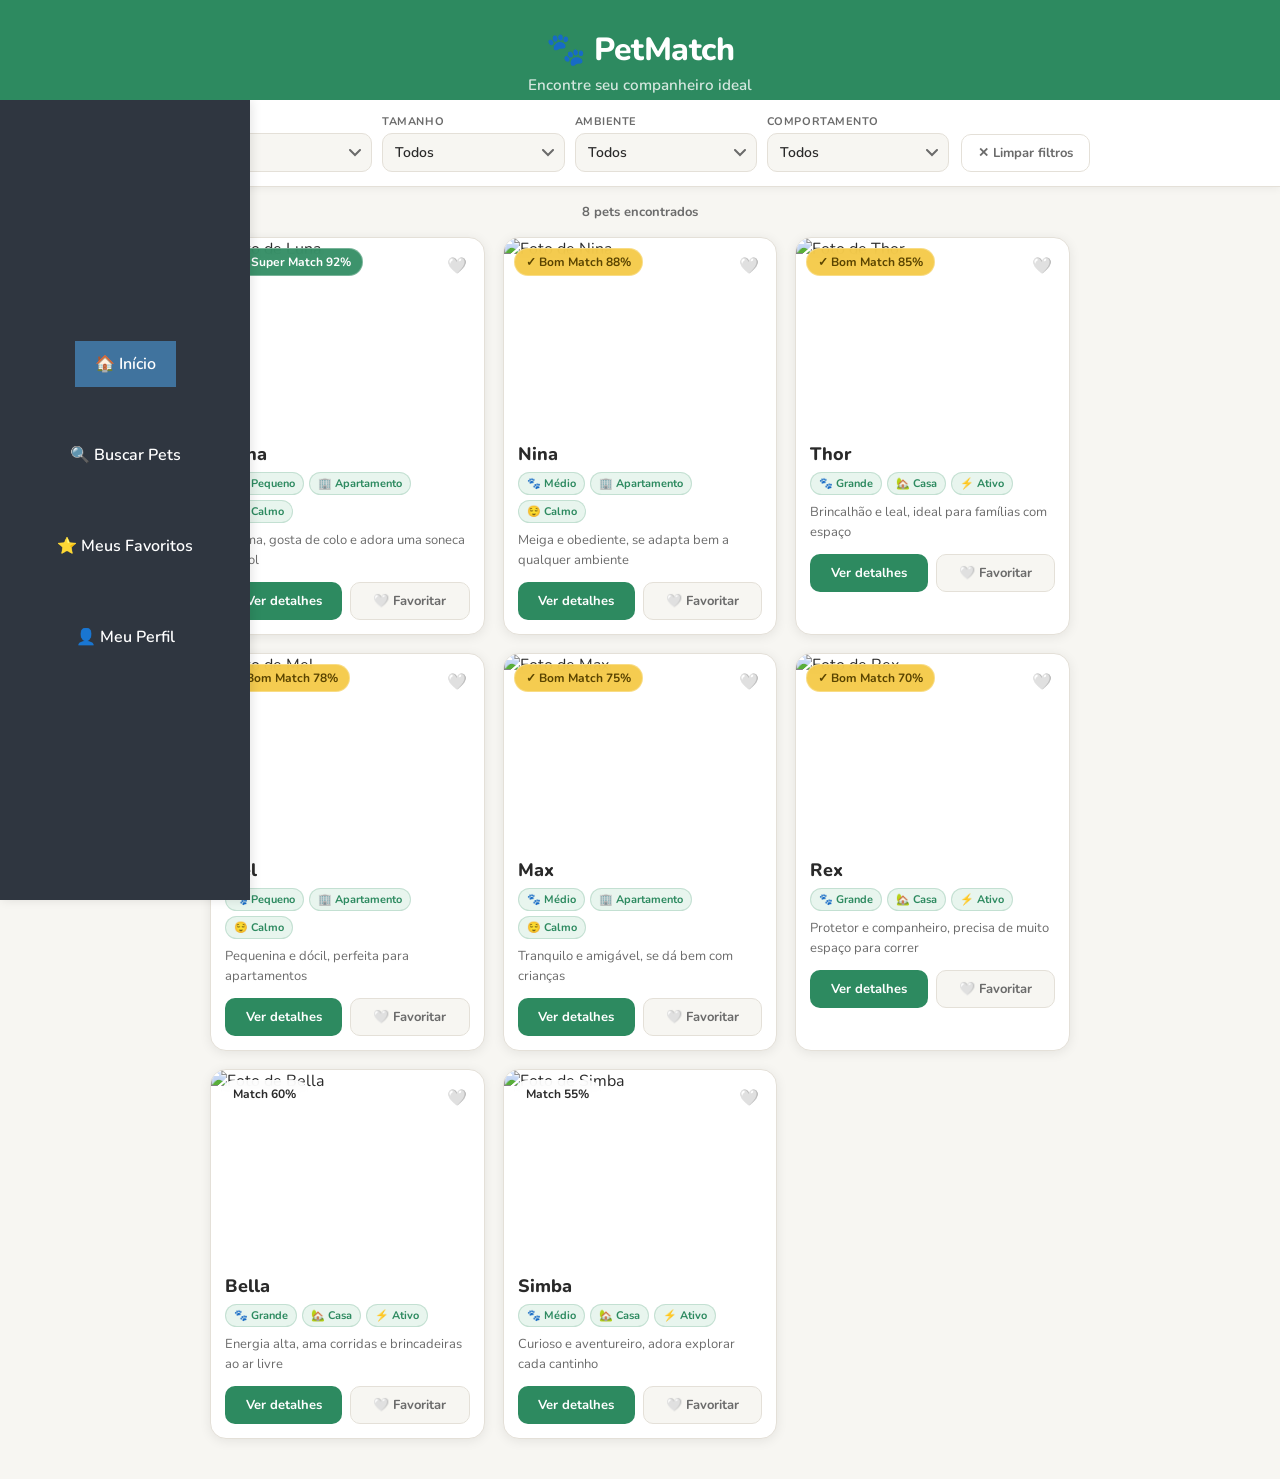
==== cristian/index.html @ 4b7ed32c "versao cristian" ====
<!DOCTYPE html>
<html lang="pt-BR">
<head>
  <meta charset="UTF-8">
  <meta name="viewport" content="width=device-width, initial-scale=1.0">
  <title>PetMatch</title>
  <link rel="stylesheet" href="styles.css">
  <link href="https://fonts.googleapis.com/css2?family=Nunito:wght@400;600;700;800&display=swap" rel="stylesheet">
</head>
<body>

<header>
  <div class="header-inner">
    <h1>🐾 PetMatch</h1>
    <p class="header-sub">Encontre seu companheiro ideal</p>
  </div>
</header>

<!-- BOTÃO PARA ABRIR MENU -->
<button class="menu-toggle" id="menuToggle">☰</button>

<!-- MENU LATERAL -->
<nav class="sidebar" id="sidebar">
  <ul class="sidebar-menu">
    <li><a href="#" class="active">🏠 Início</a></li>
    <li><a href="#">🔍 Buscar Pets</a></li>
    <li><a href="#">⭐ Meus Favoritos</a></li>
    <li><a href="#">👤 Meu Perfil</a></li>
  </ul>
</nav>

<!-- FILTROS -->
<section class="filtros">
  <div class="filtros-inner">
    <div class="filtros-selects">

      <div class="select-wrap">
        <label for="tipoFiltro">Tipo</label>
        <select id="tipoFiltro" aria-label="Filtrar por tipo de animal">
          <option value="todos">Todos</option>
          <option value="cao">Cães</option>
          <option value="gato">Gatos</option>
          <option value="silvestre">Silvestre</option>
        </select>
      </div>

      <div class="select-wrap">
        <label for="tamanhoFiltro">Tamanho</label>
        <select id="tamanhoFiltro" aria-label="Filtrar por tamanho">
          <option value="todos">Todos</option>
          <option value="pequeno">Pequeno</option>
          <option value="medio">Médio</option>
          <option value="grande">Grande</option>
        </select>
      </div>

      <div class="select-wrap">
        <label for="ambienteFiltro">Ambiente</label>
        <select id="ambienteFiltro" aria-label="Filtrar por ambiente">
          <option value="todos">Todos</option>
          <option value="apartamento">Apartamento</option>
          <option value="casa">Casa</option>
        </select>
      </div>

      <div class="select-wrap">
        <label for="comportamentoFiltro">Comportamento</label>
        <select id="comportamentoFiltro" aria-label="Filtrar por comportamento">
          <option value="todos">Todos</option>
          <option value="calmo">Calmo</option>
          <option value="ativo">Ativo</option>
        </select>
      </div>

    </div>
    <button id="btnLimpar" class="btn-limpar">✕ Limpar filtros</button>
  </div>
</section>

<!-- CONTADOR -->
<div class="resultados-info" id="resultadosInfo"></div>

<!-- GALERIA -->
<section class="galeria" id="galeria"></section>

<!-- MODAL DE DETALHES -->
<div class="modal-overlay" id="modalOverlay" role="dialog" aria-modal="true" aria-labelledby="modalNome">
  <div class="modal">
    <button class="modal-fechar" id="modalFechar" aria-label="Fechar">✕</button>
    <img id="modalImg" src="" alt="">
    <div class="modal-body">
      <div class="modal-match-badge" id="modalMatch"></div>
      <h2 id="modalNome"></h2>
      <p id="modalCaracteristicas" class="modal-carac"></p>
      <div class="modal-tags" id="modalTags"></div>
      <button class="btn-adotar" id="modalAdotar">💚 Quero adotar</button>
    </div>
  </div>
</div>

<!-- TOAST -->
<div class="toast" id="toast"></div>

<script src="script.js"></script>
</body>
</html>
---- cristian/styles.css ----
@import url('https://fonts.googleapis.com/css2?family=Nunito:wght@400;600;700;800&display=swap');

*, *::before, *::after { box-sizing: border-box; margin: 0; padding: 0; }

:root {
  --verde:      #2d8a60;
  --verde-claro:#e8f5ee;
  --laranja:    #e8723a;
  --amarelo:    #f5c842;
  --cinza-bg:   #f7f6f2;
  --cinza-card: #ffffff;
  --texto:      #2a2a2a;
  --texto-sub:  #6b6b6b;
  --borda:      #e4e0d8;
  --radius-card:16px;
  --radius-btn: 10px;
  --sombra:     0 2px 12px rgba(0,0,0,0.08);
}

body {
  padding-top: 100px;
  display: grid;
  grid-template-columns: 250px 1 fr;
  font-family: 'Nunito', sans-serif;
  background: var(--cinza-bg);
  color: var(--texto);
  min-height: 100vh;
}

/* HEADER */
header {
  position: fixed;
  top: 0;
  left: 0;
  width: 100%;
  height: 100px;
  z-index: 9999;
  background: var(--verde);
  padding: 28px 20px 24px;
  text-align: center;
}

.header-inner h1 {
  font-size: 2rem;
  font-weight: 800;
  color: #fff;
  letter-spacing: -0.5px;
}

.header-sub {
  font-size: 0.95rem;
  color: rgba(255,255,255,0.8);
  margin-top: 4px;
  font-weight: 600;
}

/* FILTROS */
.filtros {
  background: #fff;
  border-bottom: 1px solid var(--borda);
  padding: 14px 20px;
  position: sticky;
  top: 100px;
  z-index: 900;
  box-shadow: 0 2px 8px rgba(0,0,0,0.05);
}

.filtros-inner {
  max-width: 900px;
  margin: 0 auto;
  display: flex;
  align-items: flex-end;
  gap: 12px;
  flex-wrap: wrap;
}

.filtros-selects {
  display: flex;
  gap: 10px;
  flex-wrap: wrap;
  flex: 1;
}

.select-wrap {
  display: flex;
  flex-direction: column;
  gap: 4px;
  flex: 1;
  min-width: 110px;
}

.select-wrap label {
  font-size: 11px;
  font-weight: 700;
  color: var(--texto-sub);
  text-transform: uppercase;
  letter-spacing: 0.05em;
}

select {
  padding: 9px 12px;
  border-radius: var(--radius-btn);
  border: 1.5px solid var(--borda);
  background: var(--cinza-bg);
  font-family: 'Nunito', sans-serif;
  font-size: 14px;
  font-weight: 600;
  color: var(--texto);
  cursor: pointer;
  appearance: none;
  background-image: url("data:image/svg+xml,%3Csvg xmlns='http://www.w3.org/2000/svg' width='12' height='8' viewBox='0 0 12 8'%3E%3Cpath d='M1 1l5 5 5-5' stroke='%236b6b6b' stroke-width='2' fill='none' stroke-linecap='round'/%3E%3C/svg%3E");
  background-repeat: no-repeat;
  background-position: right 10px center;
  padding-right: 30px;
  transition: border-color 0.15s, box-shadow 0.15s;
}

select:focus {
  outline: none;
  border-color: var(--verde);
  box-shadow: 0 0 0 3px rgba(45,138,96,0.15);
}

.btn-limpar {
  padding: 9px 16px;
  border-radius: var(--radius-btn);
  border: 1.5px solid var(--borda);
  background: #fff;
  font-family: 'Nunito', sans-serif;
  font-size: 13px;
  font-weight: 700;
  color: var(--texto-sub);
  cursor: pointer;
  white-space: nowrap;
  transition: background 0.15s, border-color 0.15s, color 0.15s;
  align-self: flex-end;
}

.btn-limpar:hover {
  background: #fdf0eb;
  border-color: var(--laranja);
  color: var(--laranja);
}

/* CONTADOR */
.resultados-info {
  max-width: 900px;
  margin: 16px auto 0;
  padding: 0 20px;
  font-size: 13px;
  font-weight: 700;
  color: var(--texto-sub);
}

/* GALERIA */
.galeria {
  display: grid;
  grid-template-columns: repeat(auto-fill, minmax(260px, 1fr));
  gap: 18px;
  padding: 16px 20px 40px;
  max-width: 900px;
  margin: 0 auto;
}

/* CARD */
.card {
  background: var(--cinza-card);
  border-radius: var(--radius-card);
  overflow: hidden;
  box-shadow: var(--sombra);
  border: 1px solid var(--borda);
  transition: transform 0.18s, box-shadow 0.18s;
}

.card:hover {
  transform: translateY(-3px);
  box-shadow: 0 8px 24px rgba(0,0,0,0.12);
}

/* Imagem */
.card-img-wrap {
  position: relative;
  overflow: hidden;
}

.card-img-wrap img {
  width: 100%;
  height: 190px;
  object-fit: cover;
  display: block;
  transition: transform 0.3s;
}

.card:hover .card-img-wrap img {
  transform: scale(1.04);
}

/* Badge de match */
.match-badge {
  position: absolute;
  top: 10px;
  left: 10px;
  padding: 5px 11px;
  border-radius: 20px;
  font-size: 12px;
  font-weight: 700;
  backdrop-filter: blur(6px);
  border: 1px solid rgba(255,255,255,0.3);
}

.match-badge.super  { background: rgba(45,138,96,0.92); color: #fff; }
.match-badge.bom    { background: rgba(245,200,66,0.92); color: #5a4400; }
.match-badge.padrao { background: rgba(255,255,255,0.88); color: var(--texto); }

/* Botão favoritar flutuante */
.btn-fav {
  position: absolute;
  top: 10px;
  right: 10px;
  width: 34px;
  height: 34px;
  border-radius: 50%;
  border: none;
  background: rgba(255,255,255,0.88);
  font-size: 16px;
  cursor: pointer;
  display: flex;
  align-items: center;
  justify-content: center;
  transition: transform 0.15s, background 0.15s;
  backdrop-filter: blur(4px);
}

.btn-fav:hover { transform: scale(1.15); }
.btn-fav.favoritado { background: #ffe5e5; }

/* Conteúdo do card */
.card-content {
  padding: 14px;
}

.card-header {
  margin-bottom: 8px;
}

.nome {
  font-size: 18px;
  font-weight: 800;
  color: var(--texto);
  display: block;
  margin-bottom: 6px;
}

.tags {
  display: flex;
  flex-wrap: wrap;
  gap: 5px;
}

.tag {
  font-size: 11px;
  font-weight: 700;
  padding: 3px 8px;
  border-radius: 20px;
  background: var(--verde-claro);
  color: var(--verde);
  border: 1px solid rgba(45,138,96,0.2);
}

.caracteristicas {
  font-size: 13px;
  color: var(--texto-sub);
  line-height: 1.5;
  margin-bottom: 12px;
}

/* Botões do card */
.botoes {
  display: flex;
  gap: 8px;
}

.btn-detalhes, .btn-fav-card {
  flex: 1;
  padding: 9px 8px;
  border-radius: var(--radius-btn);
  border: none;
  font-family: 'Nunito', sans-serif;
  font-size: 13px;
  font-weight: 700;
  cursor: pointer;
  transition: opacity 0.15s, transform 0.1s;
}

.btn-detalhes:hover, .btn-fav-card:hover { opacity: 0.85; transform: scale(0.98); }

.btn-detalhes {
  background: var(--verde);
  color: #fff;
}

.btn-fav-card {
  background: var(--cinza-bg);
  color: var(--texto-sub);
  border: 1.5px solid var(--borda);
}

.btn-fav-card.favoritado {
  background: #ffe5e5;
  color: #c0392b;
  border-color: #f5c6c2;
}

/* ESTADO VAZIO */
.estado-vazio {
  grid-column: 1 / -1;
  text-align: center;
  padding: 60px 20px;
  color: var(--texto-sub);
}

.vazio-icon { font-size: 3rem; display: block; margin-bottom: 12px; opacity: 0.4; }
.estado-vazio p { font-size: 16px; font-weight: 700; margin-bottom: 4px; }
.estado-vazio small { font-size: 13px; }

/* MODAL */
.modal-overlay {
  display: none;
  position: fixed;
  inset: 0;
  background: rgba(0,0,0,0.55);
  z-index: 8000;
  align-items: center;
  justify-content: center;
  padding: 20px;
}

.modal-overlay.aberto { display: flex; }

.modal {
  background: #fff;
  border-radius: 20px;
  max-width: 440px;
  width: 100%;
  overflow: hidden;
  box-shadow: 0 20px 60px rgba(0,0,0,0.25);
  position: relative;
  animation: modalEntrar 0.22s ease;
}

@keyframes modalEntrar {
  from { opacity: 0; transform: scale(0.94) translateY(10px); }
  to   { opacity: 1; transform: scale(1) translateY(0); }
}

.modal-fechar {
  position: absolute;
  top: 12px;
  right: 12px;
  width: 32px;
  height: 32px;
  border-radius: 50%;
  border: none;
  background: rgba(0,0,0,0.35);
  color: #fff;
  font-size: 14px;
  cursor: pointer;
  display: flex;
  align-items: center;
  justify-content: center;
  z-index: 10;
  transition: background 0.15s;
}

.modal-fechar:hover { background: rgba(0,0,0,0.55); }

.modal img {
  width: 100%;
  height: 220px;
  object-fit: cover;
  display: block;
}

.modal-body {
  padding: 20px;
}

.modal-match-badge {
  display: inline-block;
  padding: 5px 12px;
  border-radius: 20px;
  font-size: 13px;
  font-weight: 700;
  margin-bottom: 10px;
}

.modal-match-badge.super  { background: var(--verde-claro); color: var(--verde); }
.modal-match-badge.bom    { background: #fdf6d4; color: #7a5c00; }
.modal-match-badge.padrao { background: var(--cinza-bg); color: var(--texto-sub); }

.modal-body h2 {
  font-size: 24px;
  font-weight: 800;
  margin-bottom: 6px;
}

.modal-carac {
  font-size: 14px;
  color: var(--texto-sub);
  line-height: 1.6;
  margin-bottom: 14px;
}

.modal-tags {
  display: flex;
  flex-wrap: wrap;
  gap: 6px;
  margin-bottom: 18px;
}

.btn-adotar {
  width: 100%;
  padding: 14px;
  border: none;
  border-radius: var(--radius-btn);
  background: var(--verde);
  color: #fff;
  font-family: 'Nunito', sans-serif;
  font-size: 16px;
  font-weight: 800;
  cursor: pointer;
  transition: opacity 0.15s, transform 0.1s;
}

.btn-adotar:hover { opacity: 0.88; transform: scale(0.99); }

/* TOAST */
.toast {
  position: fixed;
  bottom: 24px;
  left: 50%;
  transform: translateX(-50%) translateY(20px);
  background: var(--texto);
  color: #fff;
  padding: 12px 22px;
  border-radius: 30px;
  font-size: 14px;
  font-weight: 700;
  opacity: 0;
  pointer-events: none;
  transition: opacity 0.25s, transform 0.25s;
  z-index: 999;
  white-space: nowrap;
}

.toast.visivel {
  opacity: 1;
  transform: translateX(-50%) translateY(0);
}

/* RESPONSIVO */
@media (max-width: 600px) {
  .filtros-selects { gap: 8px; }
  .select-wrap { min-width: 100px; }
  .galeria { grid-template-columns: 1fr 1fr; gap: 12px; padding: 12px 12px 32px; }
  .card-img-wrap img { height: 150px; }
}

@media (max-width: 420px) {
  .galeria { grid-template-columns: 1fr; }
}

/* SIDEBAR */
.sidebar {
  position: fixed;
  grid-column: 1;
  top: 100px;
  left: -250px;
  width: 250px;
  height: calc(100% - 100px);
  background: #2f3640;
  color: #fff;
  transition: left 0.3s ease;
  z-index: 8000;
  display: flex;
  align-items: center;      /* centraliza vertical */
  justify-content: center;  /* centraliza horizontal */
}

.sidebar.active {
  left: 0;
}

.sidebar-header {
  text-align: center;
  margin-bottom: 20px;
}

.sidebar-menu {
  list-style: none;
  padding: 0;
  display: flex;
  flex-direction: column;
  align-items: center;
  gap: 25px;
}

.sidebar-menu li {
  margin: 10px 0;
}

.sidebar-menu a {
  display: block;
  padding: 12px 20px;
  color: #fff;
  text-decoration: none;
  font-weight: 600;
  transition: background 0.2s;
}

.sidebar-menu a:hover,
.sidebar-menu a.active {
  background: #40739e;
}

/* BOTÃO MENU */
.menu-toggle {
  position: fixed;
  top: 15px;
  left: 15px;
  color: #fff;
  border: none;
  padding: 10px 12px;
  font-size: 18px;
  cursor: pointer;
  z-index: 10;
  border-radius: 6px;
}

@media (min-width: 768px) {

  /* Sidebar sempre visível */
  .sidebar {
    left: 0;
    box-shadow: 2px 0 10px rgba(0,0,0,0.1);
  }

  /* Esconde botão hamburguer */
  .menu-toggle {
    display: none;
  }

}
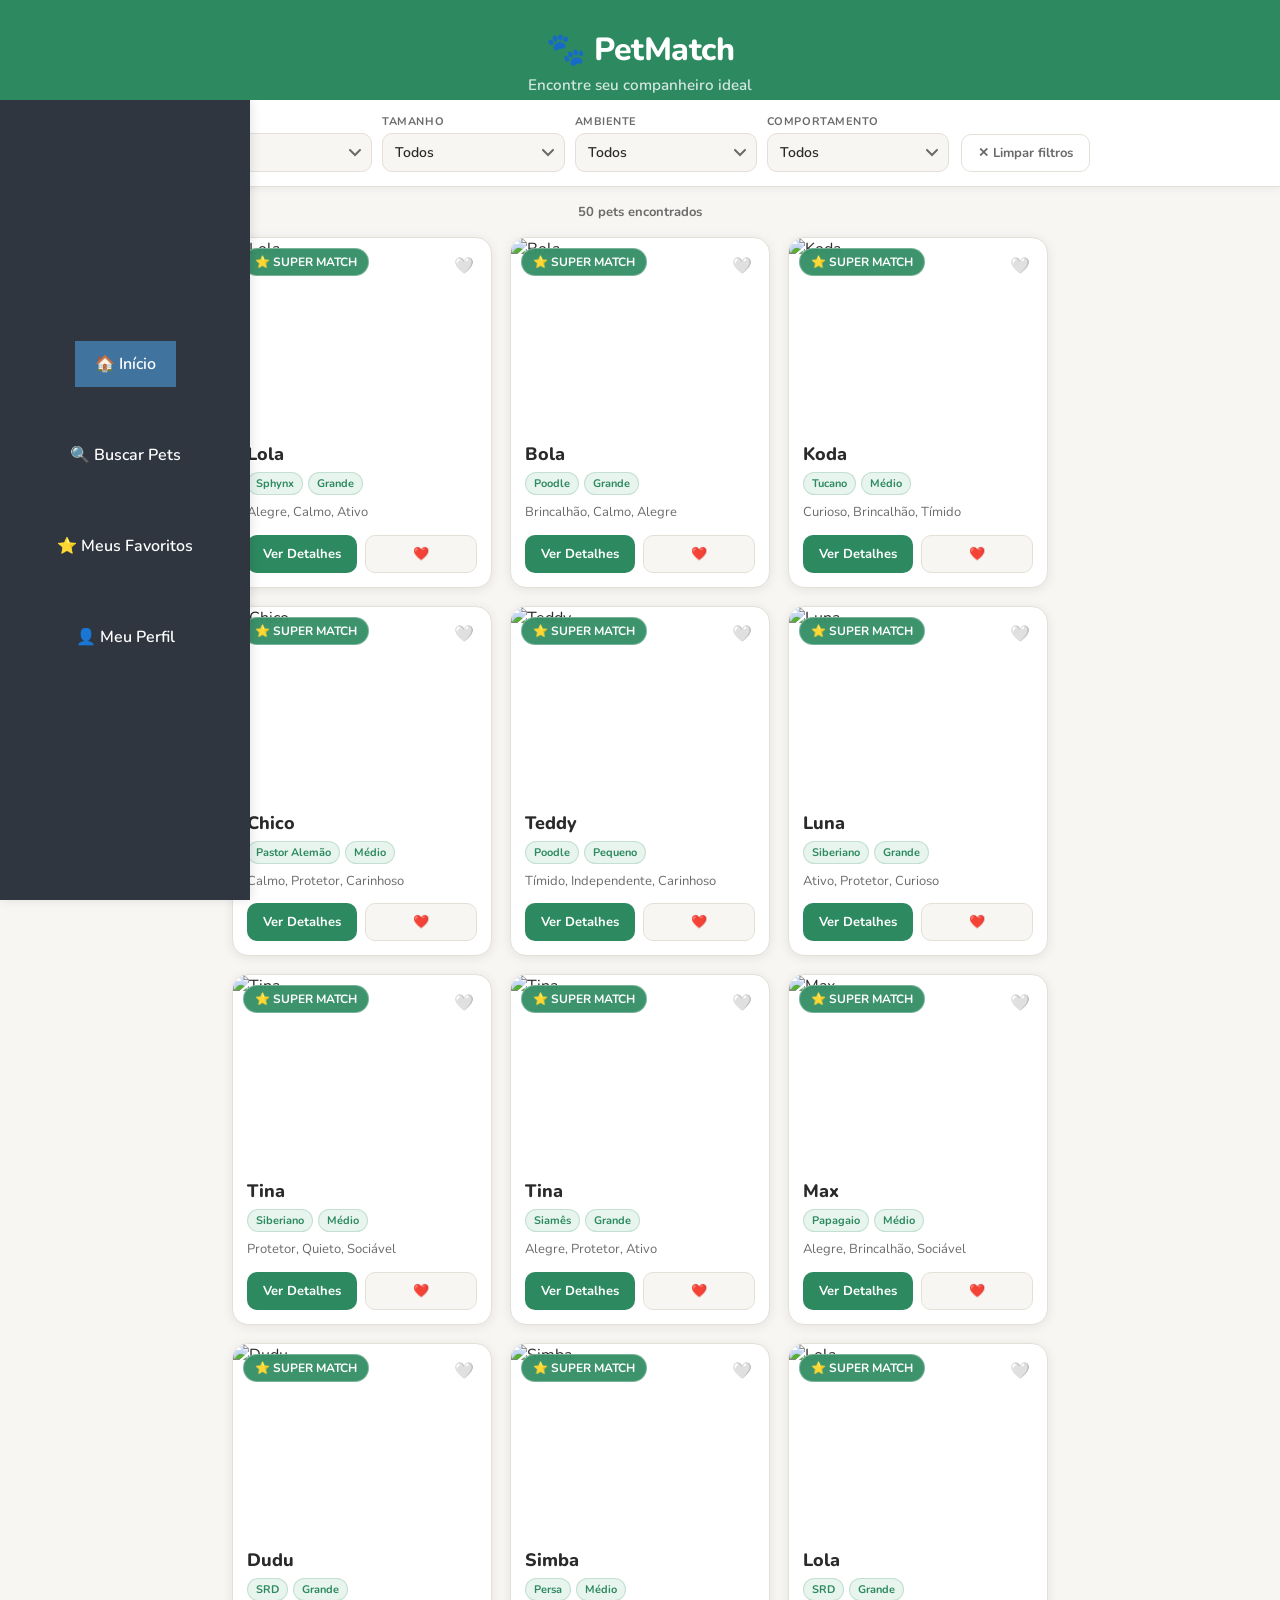
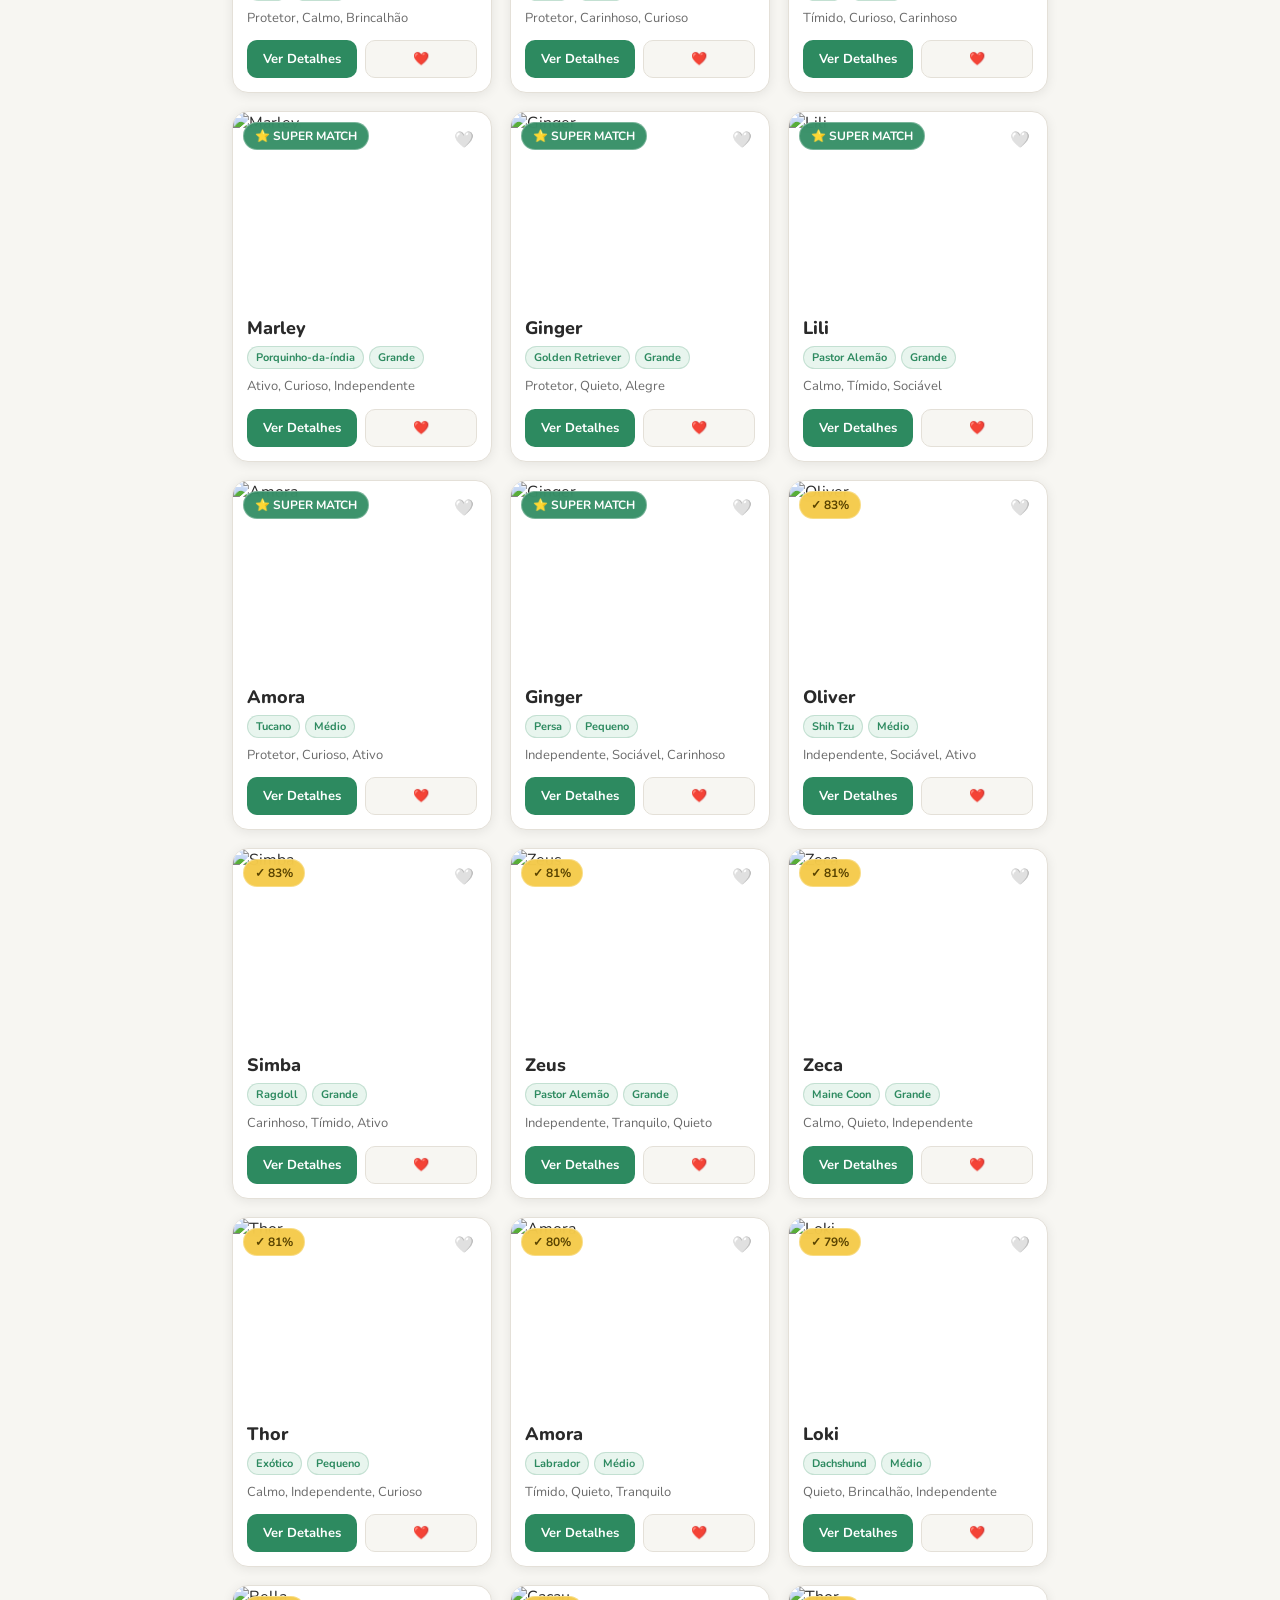
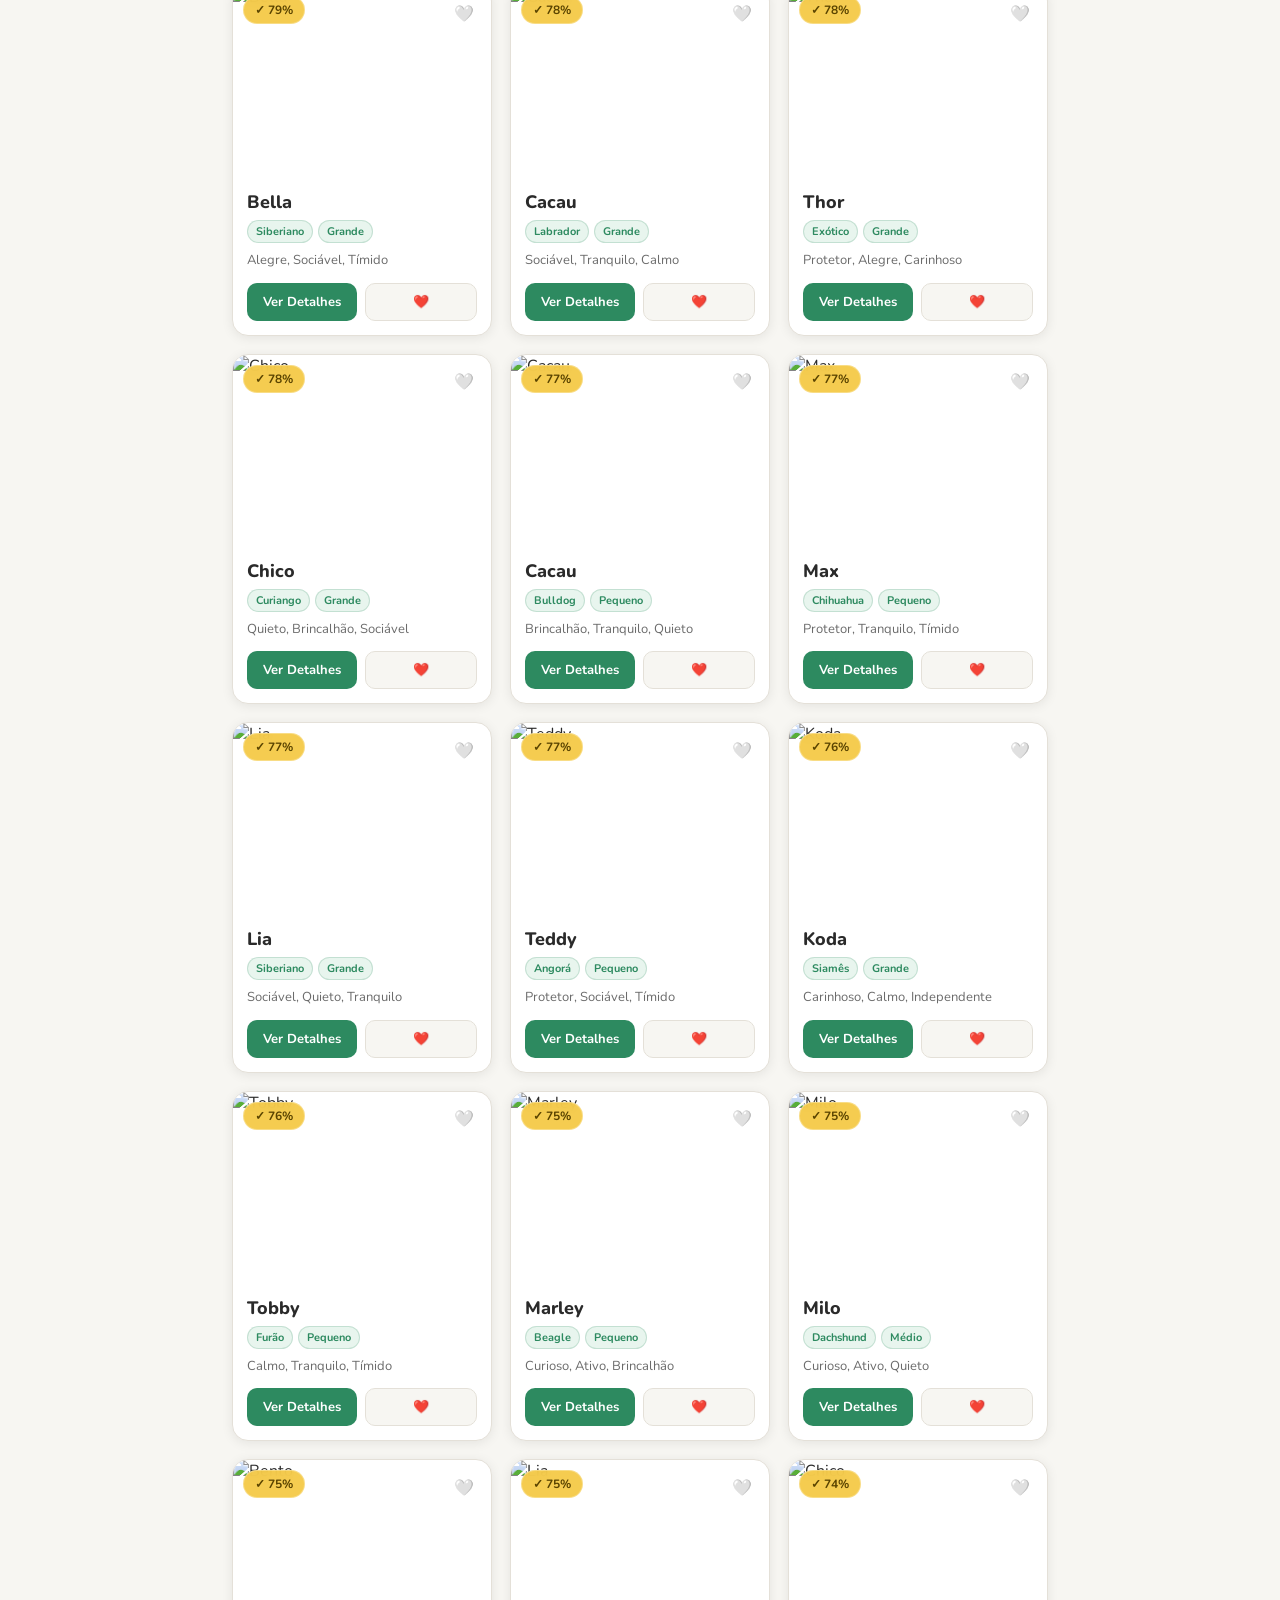
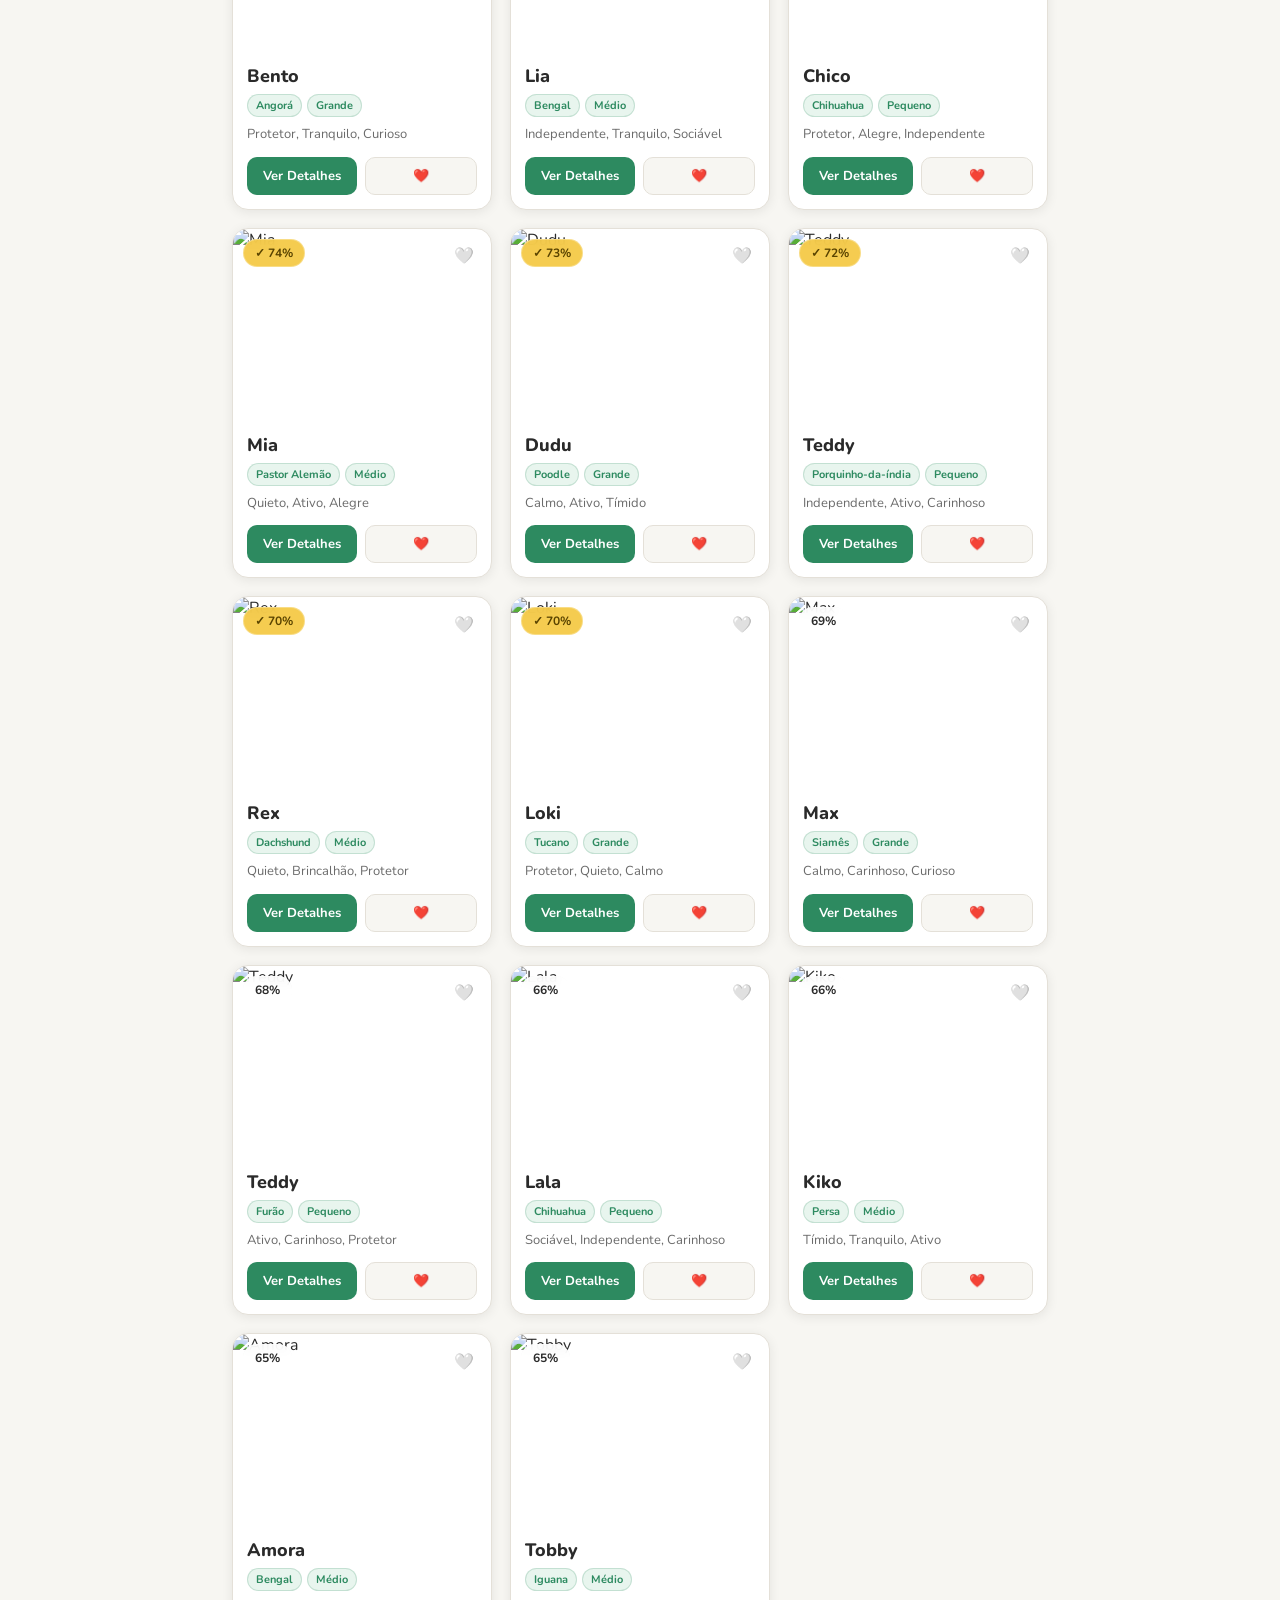
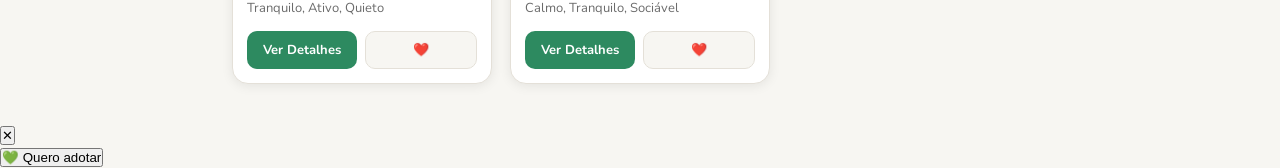
==== commit 7884ceaf: "login e cadastro" ====
--- a/cristian/index.html
+++ b/cristian/index.html
@@ -25,7 +25,8 @@
     <li><a href="#" class="active">🏠 Início</a></li>
     <li><a href="#">🔍 Buscar Pets</a></li>
     <li><a href="#">⭐ Meus Favoritos</a></li>
-    <li><a href="#">👤 Meu Perfil</a></li>
+    <li><a href="login.html" id="meuPerfilBtn">👤 Meu Perfil</a>
+</li>
   </ul>
 </nav>
 
@@ -102,5 +103,6 @@
 <div class="toast" id="toast"></div>
 
 <script src="script.js"></script>
+
 </body>
 </html>
--- a/cristian/styles.css
+++ b/cristian/styles.css
@@ -323,141 +323,6 @@
 .estado-vazio p { font-size: 16px; font-weight: 700; margin-bottom: 4px; }
 .estado-vazio small { font-size: 13px; }
 
-/* MODAL */
-.modal-overlay {
-  display: none;
-  position: fixed;
-  inset: 0;
-  background: rgba(0,0,0,0.55);
-  z-index: 8000;
-  align-items: center;
-  justify-content: center;
-  padding: 20px;
-}
-
-.modal-overlay.aberto { display: flex; }
-
-.modal {
-  background: #fff;
-  border-radius: 20px;
-  max-width: 440px;
-  width: 100%;
-  overflow: hidden;
-  box-shadow: 0 20px 60px rgba(0,0,0,0.25);
-  position: relative;
-  animation: modalEntrar 0.22s ease;
-}
-
-@keyframes modalEntrar {
-  from { opacity: 0; transform: scale(0.94) translateY(10px); }
-  to   { opacity: 1; transform: scale(1) translateY(0); }
-}
-
-.modal-fechar {
-  position: absolute;
-  top: 12px;
-  right: 12px;
-  width: 32px;
-  height: 32px;
-  border-radius: 50%;
-  border: none;
-  background: rgba(0,0,0,0.35);
-  color: #fff;
-  font-size: 14px;
-  cursor: pointer;
-  display: flex;
-  align-items: center;
-  justify-content: center;
-  z-index: 10;
-  transition: background 0.15s;
-}
-
-.modal-fechar:hover { background: rgba(0,0,0,0.55); }
-
-.modal img {
-  width: 100%;
-  height: 220px;
-  object-fit: cover;
-  display: block;
-}
-
-.modal-body {
-  padding: 20px;
-}
-
-.modal-match-badge {
-  display: inline-block;
-  padding: 5px 12px;
-  border-radius: 20px;
-  font-size: 13px;
-  font-weight: 700;
-  margin-bottom: 10px;
-}
-
-.modal-match-badge.super  { background: var(--verde-claro); color: var(--verde); }
-.modal-match-badge.bom    { background: #fdf6d4; color: #7a5c00; }
-.modal-match-badge.padrao { background: var(--cinza-bg); color: var(--texto-sub); }
-
-.modal-body h2 {
-  font-size: 24px;
-  font-weight: 800;
-  margin-bottom: 6px;
-}
-
-.modal-carac {
-  font-size: 14px;
-  color: var(--texto-sub);
-  line-height: 1.6;
-  margin-bottom: 14px;
-}
-
-.modal-tags {
-  display: flex;
-  flex-wrap: wrap;
-  gap: 6px;
-  margin-bottom: 18px;
-}
-
-.btn-adotar {
-  width: 100%;
-  padding: 14px;
-  border: none;
-  border-radius: var(--radius-btn);
-  background: var(--verde);
-  color: #fff;
-  font-family: 'Nunito', sans-serif;
-  font-size: 16px;
-  font-weight: 800;
-  cursor: pointer;
-  transition: opacity 0.15s, transform 0.1s;
-}
-
-.btn-adotar:hover { opacity: 0.88; transform: scale(0.99); }
-
-/* TOAST */
-.toast {
-  position: fixed;
-  bottom: 24px;
-  left: 50%;
-  transform: translateX(-50%) translateY(20px);
-  background: var(--texto);
-  color: #fff;
-  padding: 12px 22px;
-  border-radius: 30px;
-  font-size: 14px;
-  font-weight: 700;
-  opacity: 0;
-  pointer-events: none;
-  transition: opacity 0.25s, transform 0.25s;
-  z-index: 999;
-  white-space: nowrap;
-}
-
-.toast.visivel {
-  opacity: 1;
-  transform: translateX(-50%) translateY(0);
-}
-
 /* RESPONSIVO */
 @media (max-width: 600px) {
   .filtros-selects { gap: 8px; }
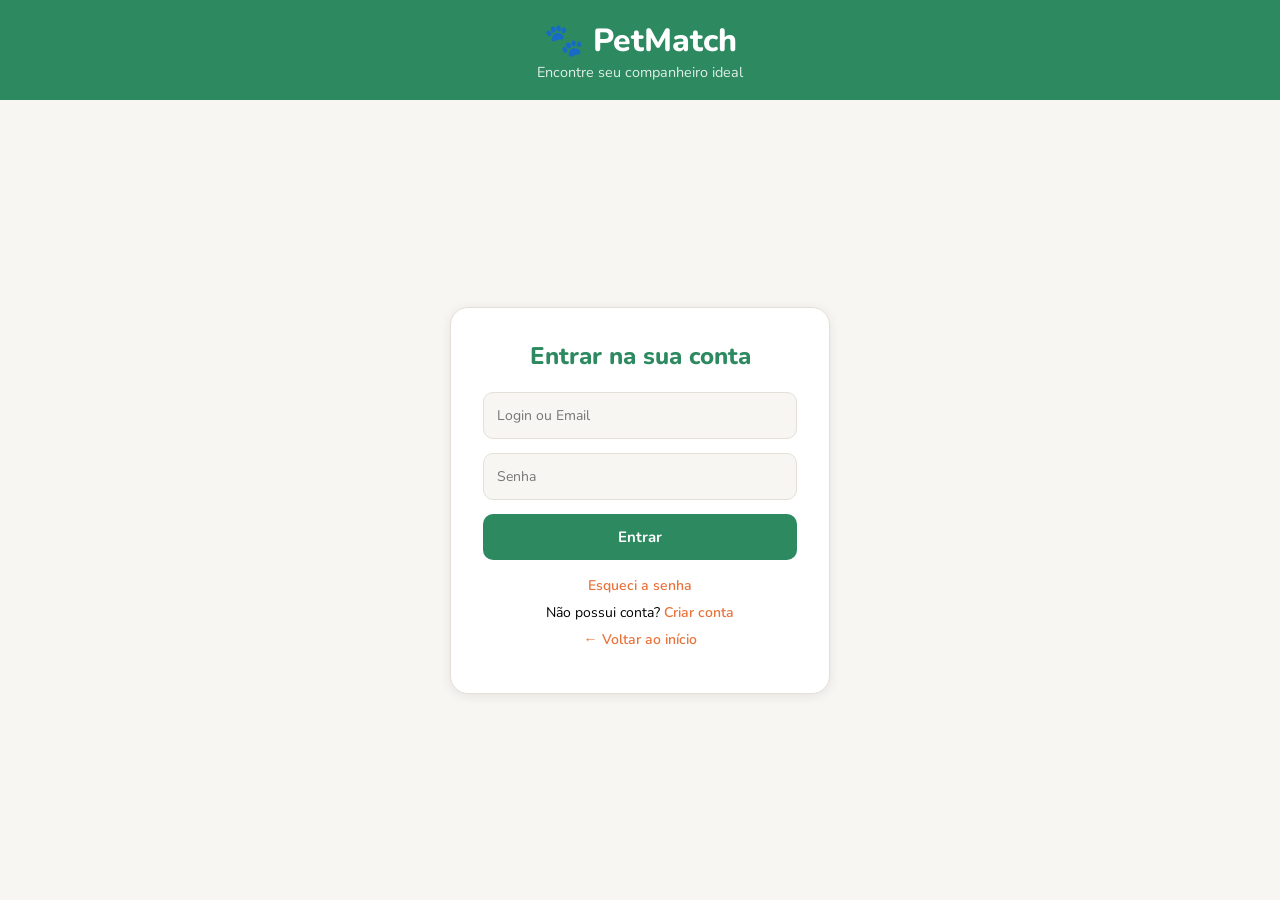
==== commit 84d8f4f2: "cadastro e login" ====
--- a/cristian/index.html
+++ b/cristian/index.html
@@ -7,6 +7,7 @@
   <link rel="stylesheet" href="styles.css">
   <link href="https://fonts.googleapis.com/css2?family=Nunito:wght@400;600;700;800&display=swap" rel="stylesheet">
 </head>
+
 <body>
 
 <header>
@@ -25,7 +26,11 @@
     <li><a href="#" class="active">🏠 Início</a></li>
     <li><a href="#">🔍 Buscar Pets</a></li>
     <li><a href="#">⭐ Meus Favoritos</a></li>
-    <li><a href="login.html" id="meuPerfilBtn">👤 Meu Perfil</a>
+    <li><a href="login.html" id="meuPerfilBtn">👤 Meu Perfil</a></li>
+    <li>
+  <button id="btnLogout" type="button">
+    Sair
+  </button>
 </li>
   </ul>
 </nav>
@@ -102,6 +107,12 @@
 <!-- TOAST -->
 <div class="toast" id="toast"></div>
 
+<script src="auth.js"></script>
+
+<script>
+validarSessao();
+</script>
+
 <script src="script.js"></script>
 
 </body>
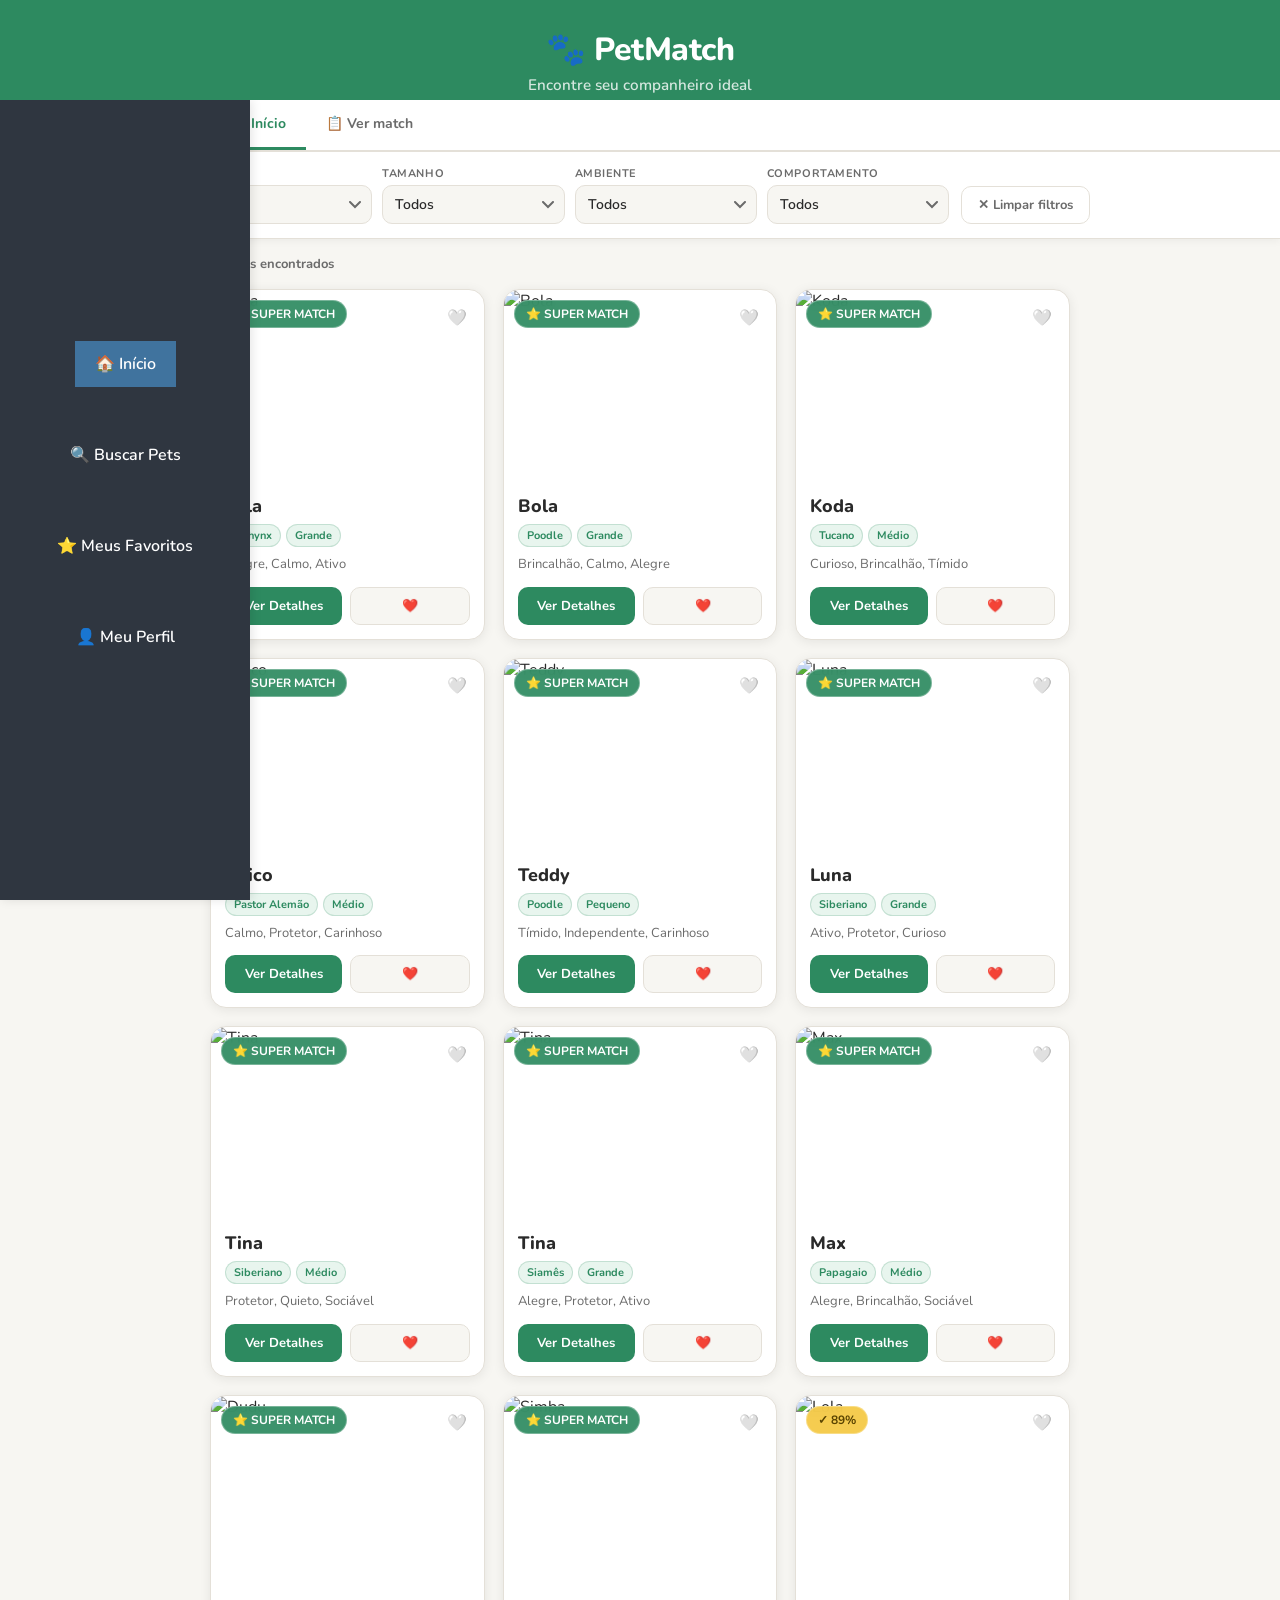
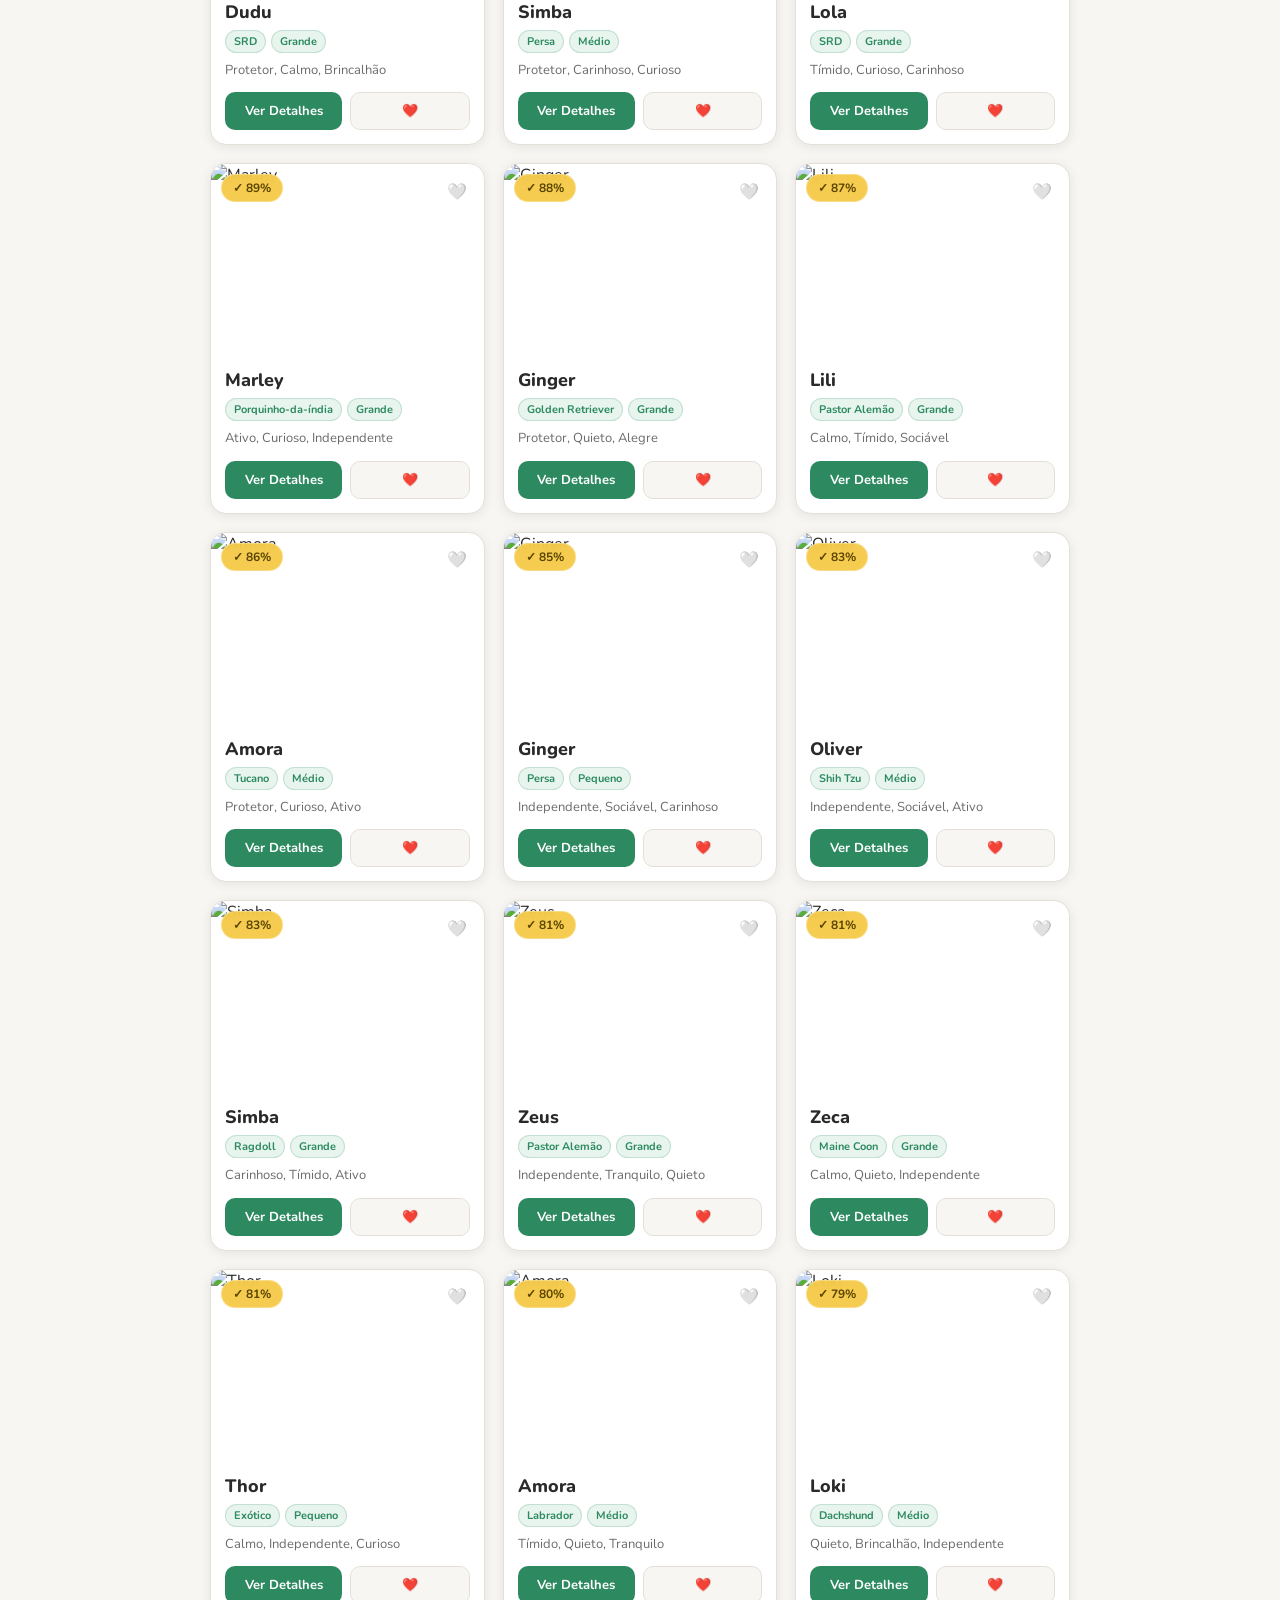
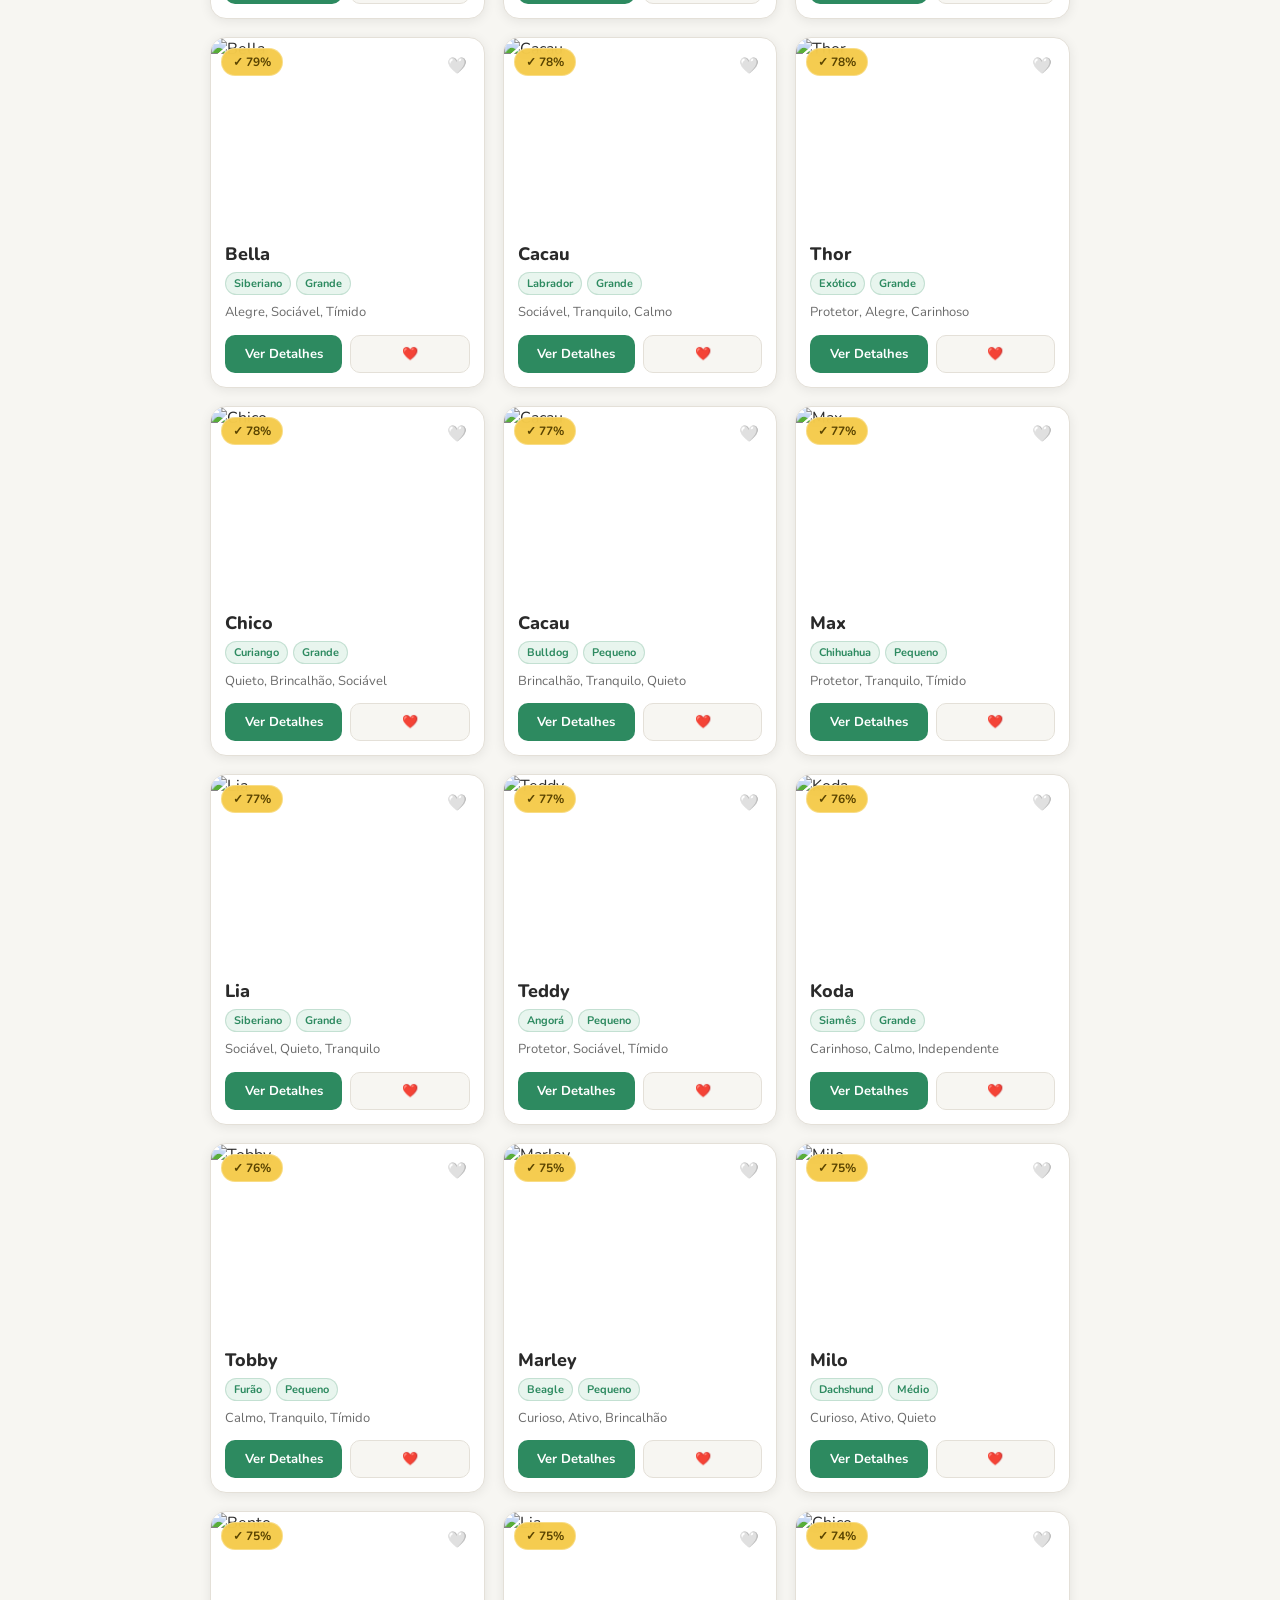
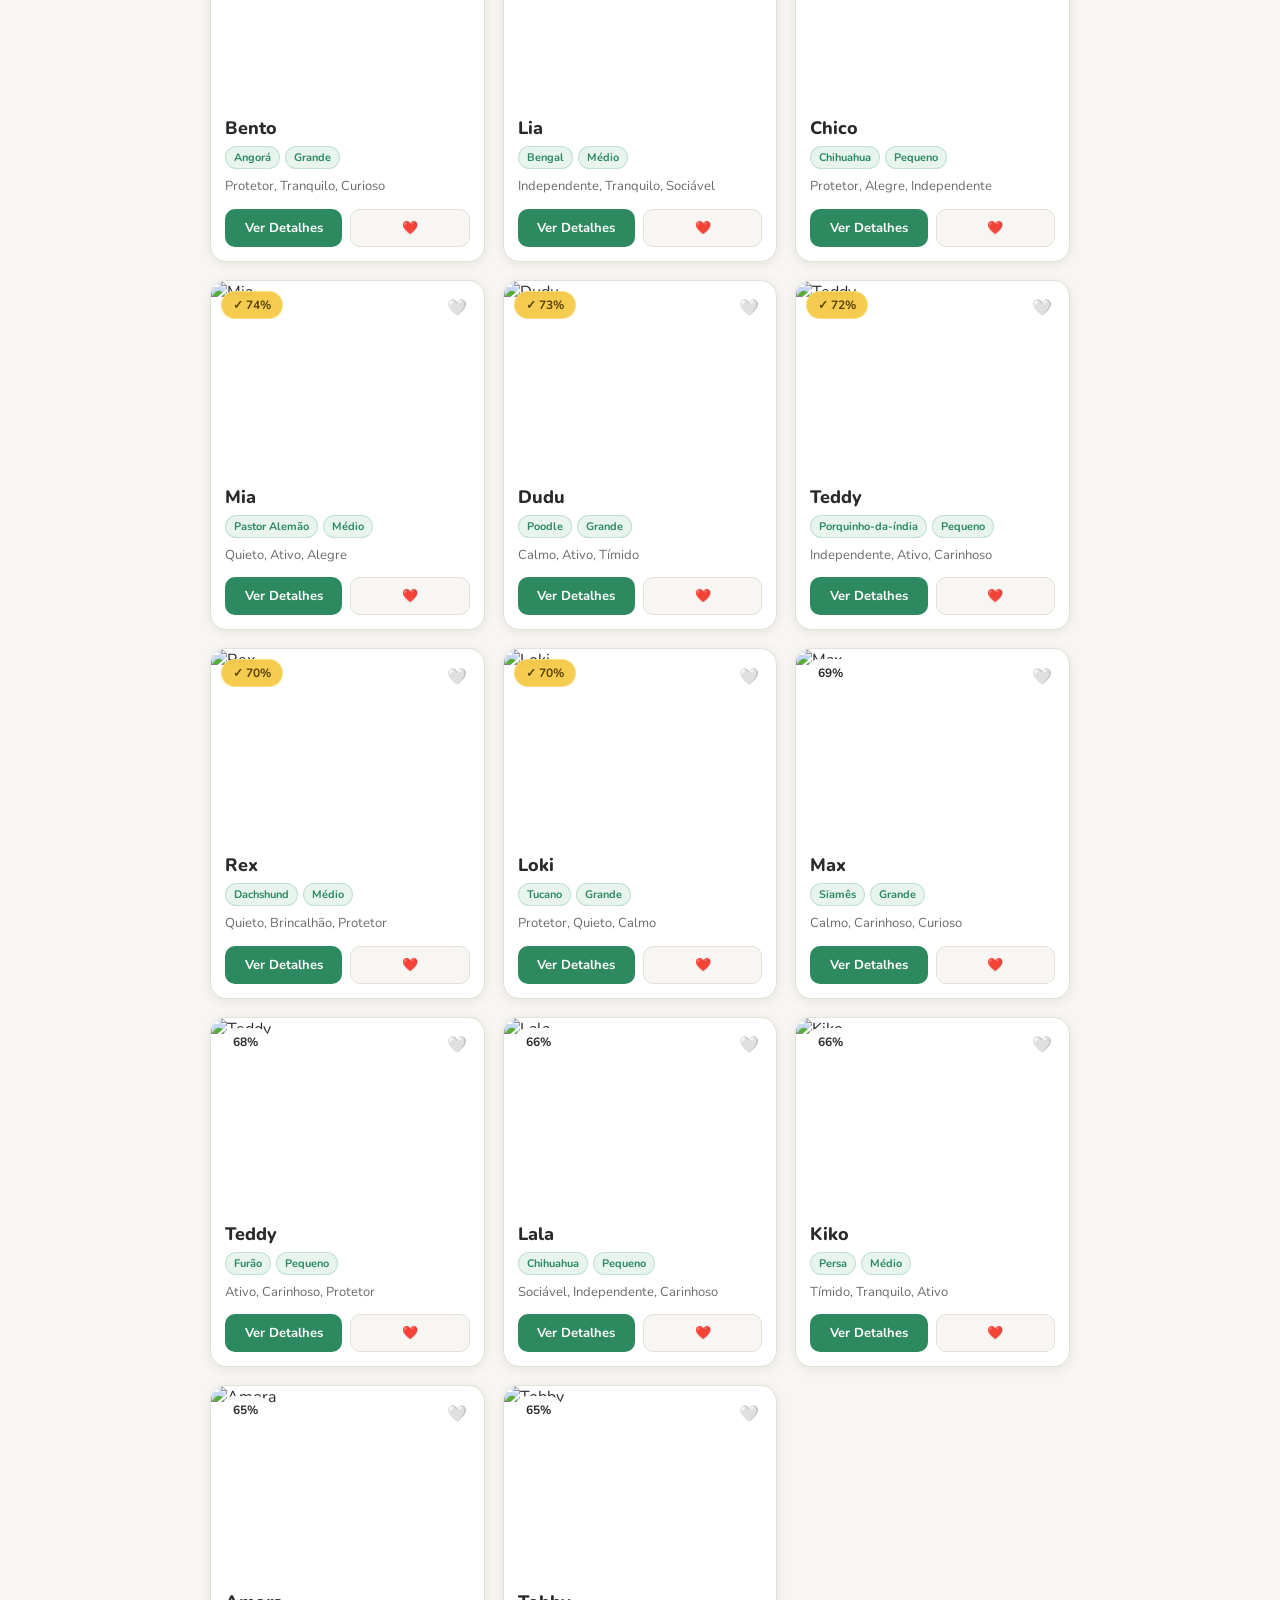
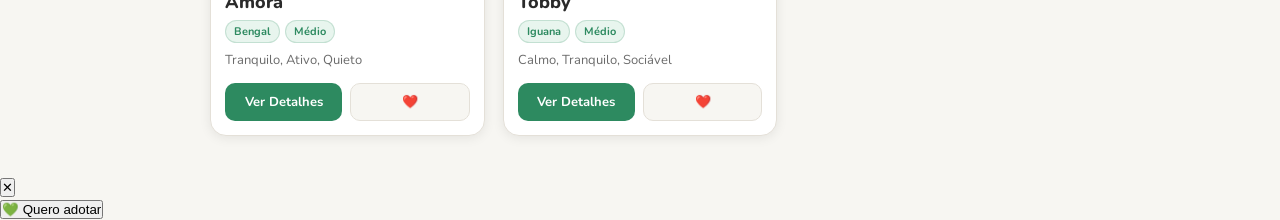
==== commit d9a43d8b: "feat: adicionando feayure" ====
--- a/cristian/index.html
+++ b/cristian/index.html
@@ -7,7 +7,6 @@
   <link rel="stylesheet" href="styles.css">
   <link href="https://fonts.googleapis.com/css2?family=Nunito:wght@400;600;700;800&display=swap" rel="stylesheet">
 </head>
-
 <body>
 
 <header>
@@ -26,17 +25,22 @@
     <li><a href="#" class="active">🏠 Início</a></li>
     <li><a href="#">🔍 Buscar Pets</a></li>
     <li><a href="#">⭐ Meus Favoritos</a></li>
-    <li><a href="login.html" id="meuPerfilBtn">👤 Meu Perfil</a></li>
-    <li>
-  <button id="btnLogout" type="button">
-    Sair
-  </button>
-</li>
+    <li><a href="#">👤 Meu Perfil</a></li>
   </ul>
 </nav>
 
-<!-- FILTROS -->
-<section class="filtros">
+<!-- ABAS DE NAVEGAÇÃO -->
+<nav class="tabs-nav">
+  <div class="tabs-container">
+    <button class="tab-btn active" data-tab="inicio">🏠 Início</button>
+    <button class="tab-btn" data-tab="match">📋 Ver match</button>
+  </div>
+</nav>
+
+<!-- ABA 1: INÍCIO -->
+<div class="tab-content active" id="tab-inicio">
+  <!-- FILTROS -->
+  <section class="filtros">
   <div class="filtros-inner">
     <div class="filtros-selects">
 
@@ -86,8 +90,55 @@
 <!-- CONTADOR -->
 <div class="resultados-info" id="resultadosInfo"></div>
 
-<!-- GALERIA -->
-<section class="galeria" id="galeria"></section>
+  <!-- GALERIA -->
+  <section class="galeria" id="galeria"></section>
+</div>
+
+<div class="tab-content" id="tab-match">
+
+  <section class="filtros">
+    <div class="filtros-inner">
+      <div class="filtros-selects">
+        <div class="select-wrap">
+          <label for="filtroCategoria">Categoria</label>
+          <select id="filtroCategoria" aria-label="Filtrar por categoria">
+            <option value="todos">Todos</option>
+            <option value="cao">Cães</option>
+            <option value="gato">Gatos</option>
+            <option value="pequeno">Pequenos</option>
+            <option value="tranquilo">Tranquilos</option>
+          </select>
+        </div>
+      </div>
+      <button id="btnLimparMatch" class="btn-limpar">✕ Limpar filtros</button>
+    </div>
+  </section>
+
+  <!-- INFORMAÇÕES SOBRE MATCH -->
+  <div class="match-info">
+    <h2>📊 Compatibilidade de Pets</h2>
+    <div class="match-legenda">
+      <div class="legenda-item super">
+        <span class="legenda-badge">⭐ Super Match</span>
+        <span class="legenda-desc">> 90% de compatibilidade</span>
+      </div>
+      <div class="legenda-item bom">
+        <span class="legenda-badge">✓ Bom Match</span>
+        <span class="legenda-desc">70% – 89% de compatibilidade</span>
+      </div>
+      <div class="legenda-item padrao">
+        <span class="legenda-badge">Match Regular</span>
+        <span class="legenda-desc">< 70% de compatibilidade</span>
+      </div>
+    </div>
+  </div>
+
+  <!-- CONTADOR -->
+  <div class="resultados-info" id="resultadosInfoMatch"></div>
+
+  <!-- GALERIA DE CRITÉRIOS -->
+  <section class="galeria" id="galeriaMatch"></section>
+</div>
 
 <!-- MODAL DE DETALHES -->
 <div class="modal-overlay" id="modalOverlay" role="dialog" aria-modal="true" aria-labelledby="modalNome">
@@ -107,13 +158,6 @@
 <!-- TOAST -->
 <div class="toast" id="toast"></div>
 
-<script src="auth.js"></script>
-
-<script>
-validarSessao();
-</script>
-
 <script src="script.js"></script>
-
 </body>
 </html>
--- a/cristian/styles.css
+++ b/cristian/styles.css
@@ -415,4 +415,165 @@
     display: none;
   }
 
+}
+
+/* ABAS DE NAVEGAÇÃO */
+.tabs-nav {
+  position: sticky;
+  top: 100px;
+  z-index: 950;
+  background: #fff;
+  border-bottom: 2px solid var(--borda);
+}
+
+.tabs-container {
+  max-width: 900px;
+  margin: 0 auto;
+  display: flex;
+  gap: 0;
+  padding: 0 20px;
+}
+
+.tab-btn {
+  flex: 0 0 auto;
+  padding: 14px 20px;
+  border: none;
+  background: transparent;
+  color: var(--texto-sub);
+  font-family: 'Nunito', sans-serif;
+  font-size: 14px;
+  font-weight: 700;
+  cursor: pointer;
+  border-bottom: 3px solid transparent;
+  transition: all 0.2s;
+  text-decoration: none;
+}
+
+.tab-btn:hover {
+  color: var(--verde);
+}
+
+.tab-btn.active {
+  color: var(--verde);
+  border-bottom-color: var(--verde);
+}
+
+/* CONTEÚDO DAS ABAS */
+.tab-content {
+  display: none;
+}
+
+.tab-content.active {
+  display: block;
+}
+
+/* CRITÉRIOS DE ACEITE */
+.match-info {
+  background: var(--verde-claro);
+  padding: 20px;
+  margin: 16px 20px 0;
+  border-radius: 12px;
+  max-width: 900px;
+  margin-left: auto;
+  margin-right: auto;
+}
+
+.match-info h2 {
+  font-size: 18px;
+  font-weight: 800;
+  color: var(--verde);
+  margin-bottom: 16px;
+  text-align: center;
+}
+
+.match-legenda {
+  display: grid;
+  grid-template-columns: repeat(auto-fit, minmax(200px, 1fr));
+  gap: 14px;
+}
+
+.legenda-item {
+  display: flex;
+  align-items: center;
+  gap: 12px;
+  padding: 12px;
+  border-radius: 8px;
+  background: rgba(255,255,255,0.6);
+  border: 1px solid rgba(45,138,96,0.2);
+}
+
+.legenda-badge {
+  font-weight: 700;
+  font-size: 13px;
+  min-width: 120px;
+  padding: 4px 8px;
+  border-radius: 16px;
+  text-align: center;
+}
+
+.legenda-item.super .legenda-badge {
+  background: rgba(45,138,96,0.92);
+  color: #fff;
+}
+
+.legenda-item.bom .legenda-badge {
+  background: rgba(245,200,66,0.92);
+  color: #5a4400;
+}
+
+.legenda-item.padrao .legenda-badge {
+  background: rgba(255,255,255,0.88);
+  color: var(--texto);
+  border: 1px solid var(--borda);
+}
+
+.legenda-desc {
+  font-size: 12px;
+  color: var(--texto-sub);
+  font-weight: 600;
+}
+
+/* AJUSTE DO PADDING PARA ABAS */
+.tab-content .filtros {
+  margin-top: 0;
+}
+
+@media (max-width: 600px) {
+  .tabs-container {
+    padding: 0 12px;
+  }
+
+  .tab-btn {
+    padding: 12px 14px;
+    font-size: 13px;
+  }
+
+  .match-legenda {
+    grid-template-columns: 1fr;
+  }
+}
+
+/* TOAST DE NOTIFICAÇÃO */
+.toast {
+  position: fixed;
+  bottom: 20px;
+  left: 50%;
+  transform: translateX(-50%) translateY(120px);
+  background: var(--verde);
+  color: #fff;
+  padding: 14px 20px;
+  border-radius: 8px;
+  font-size: 14px;
+  font-weight: 700;
+  text-align: center;
+  pointer-events: none;
+  opacity: 0;
+  transition: all 0.3s ease;
+  z-index: 9999;
+  box-shadow: 0 4px 12px rgba(0,0,0,0.15);
+}
+
+.toast.show {
+  transform: translateX(-50%) translateY(0);
+  opacity: 1;
 }
